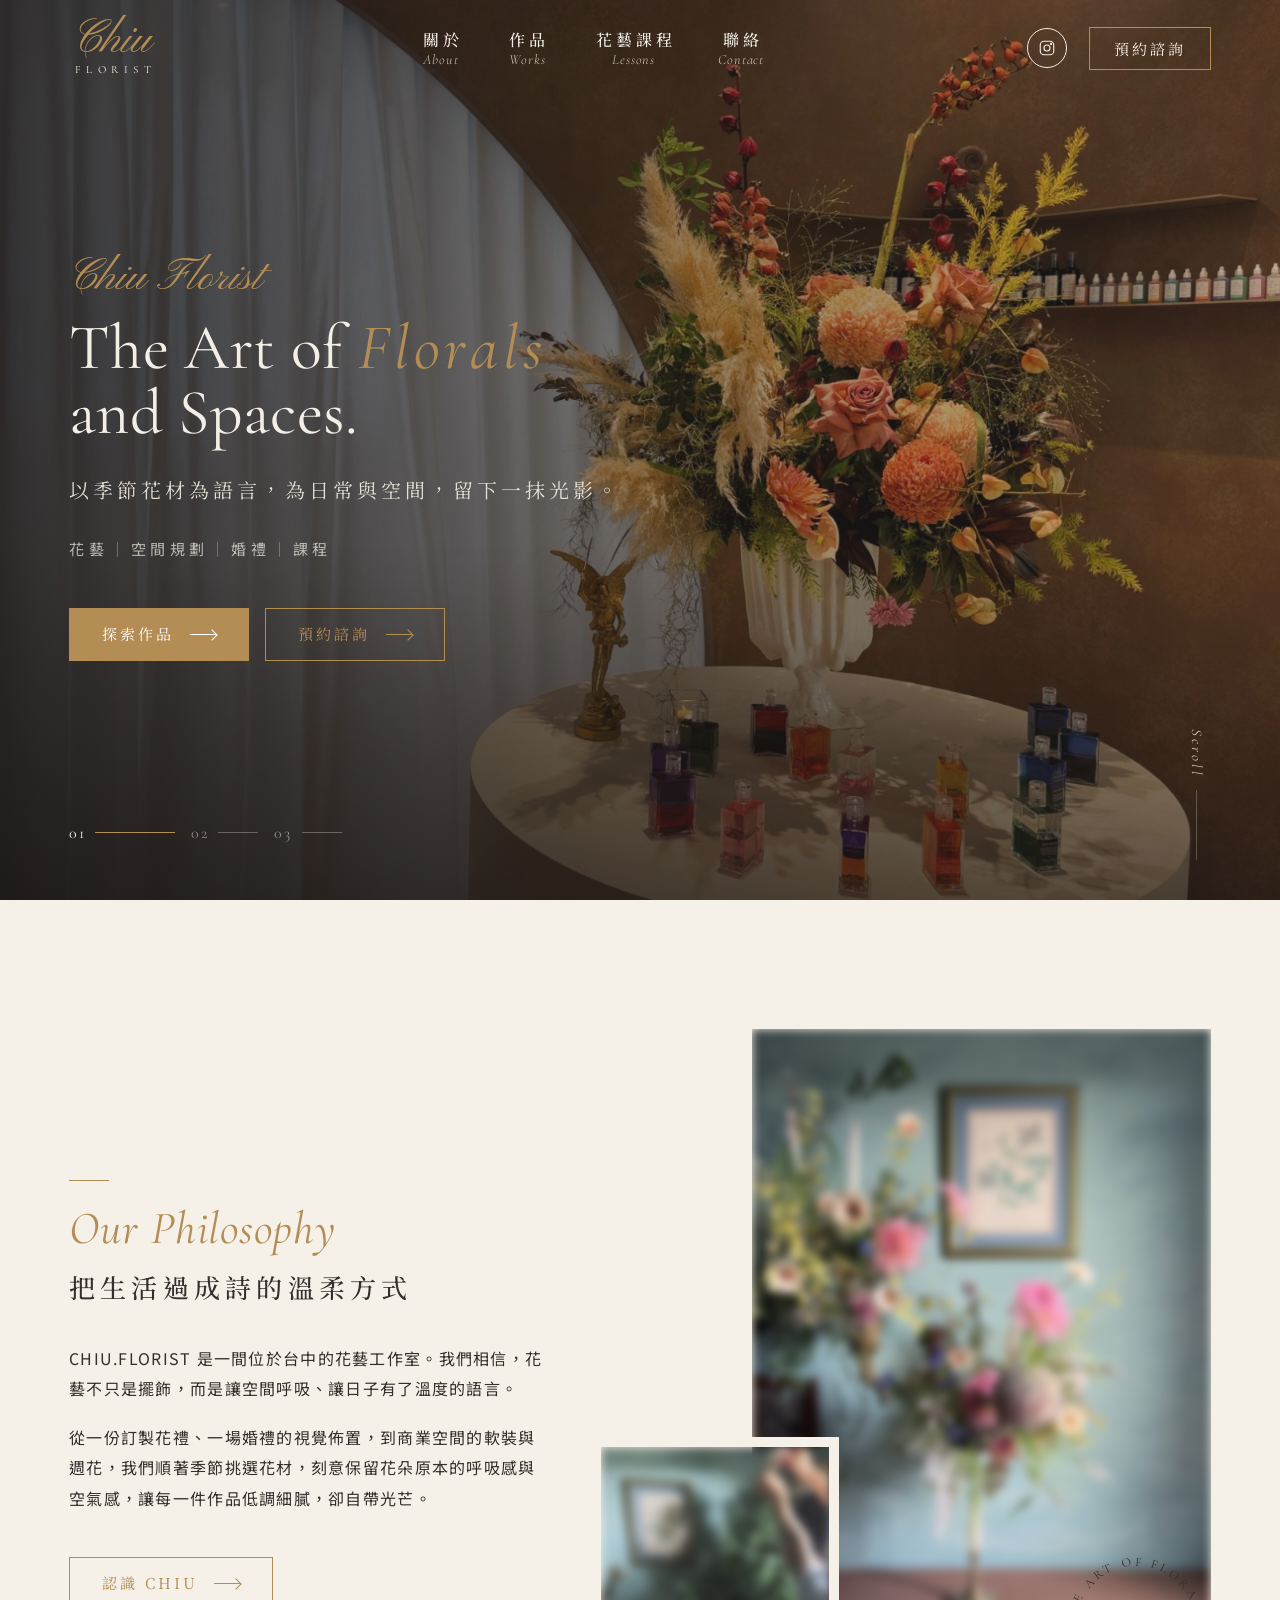
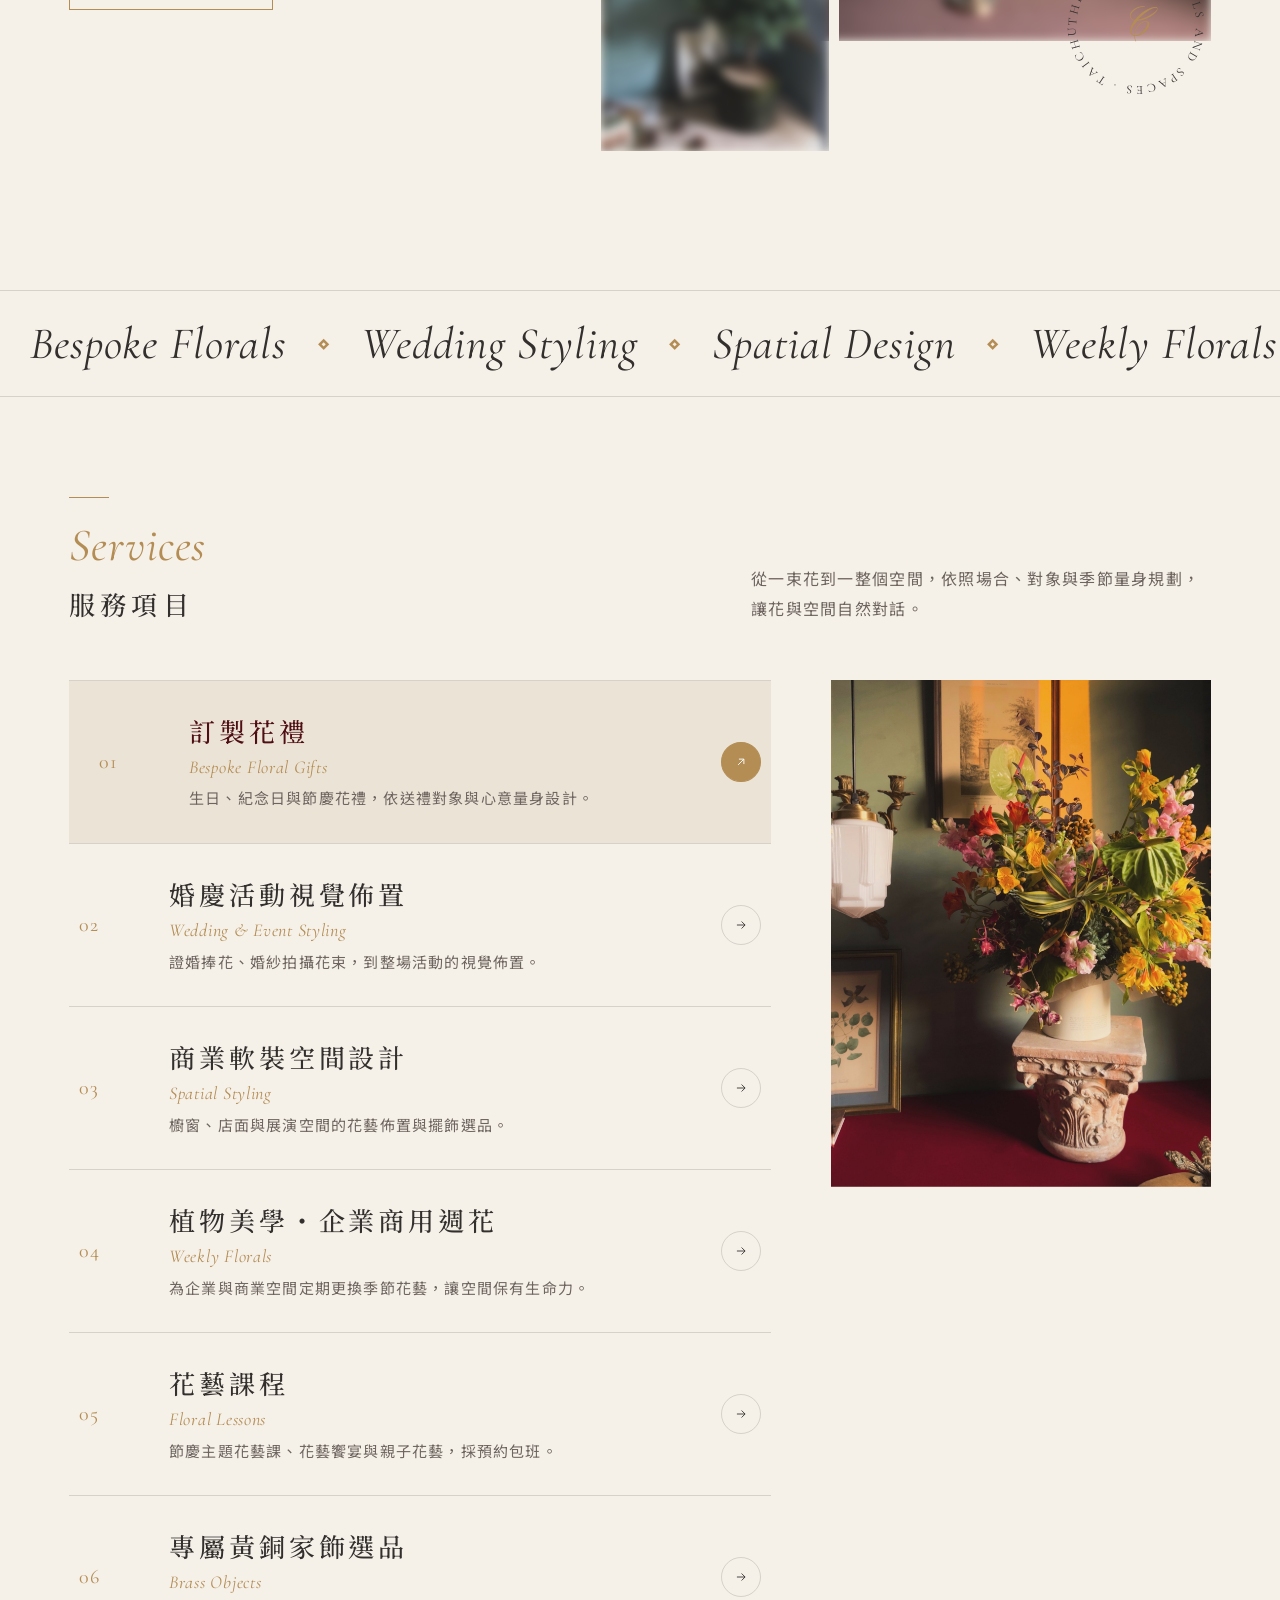
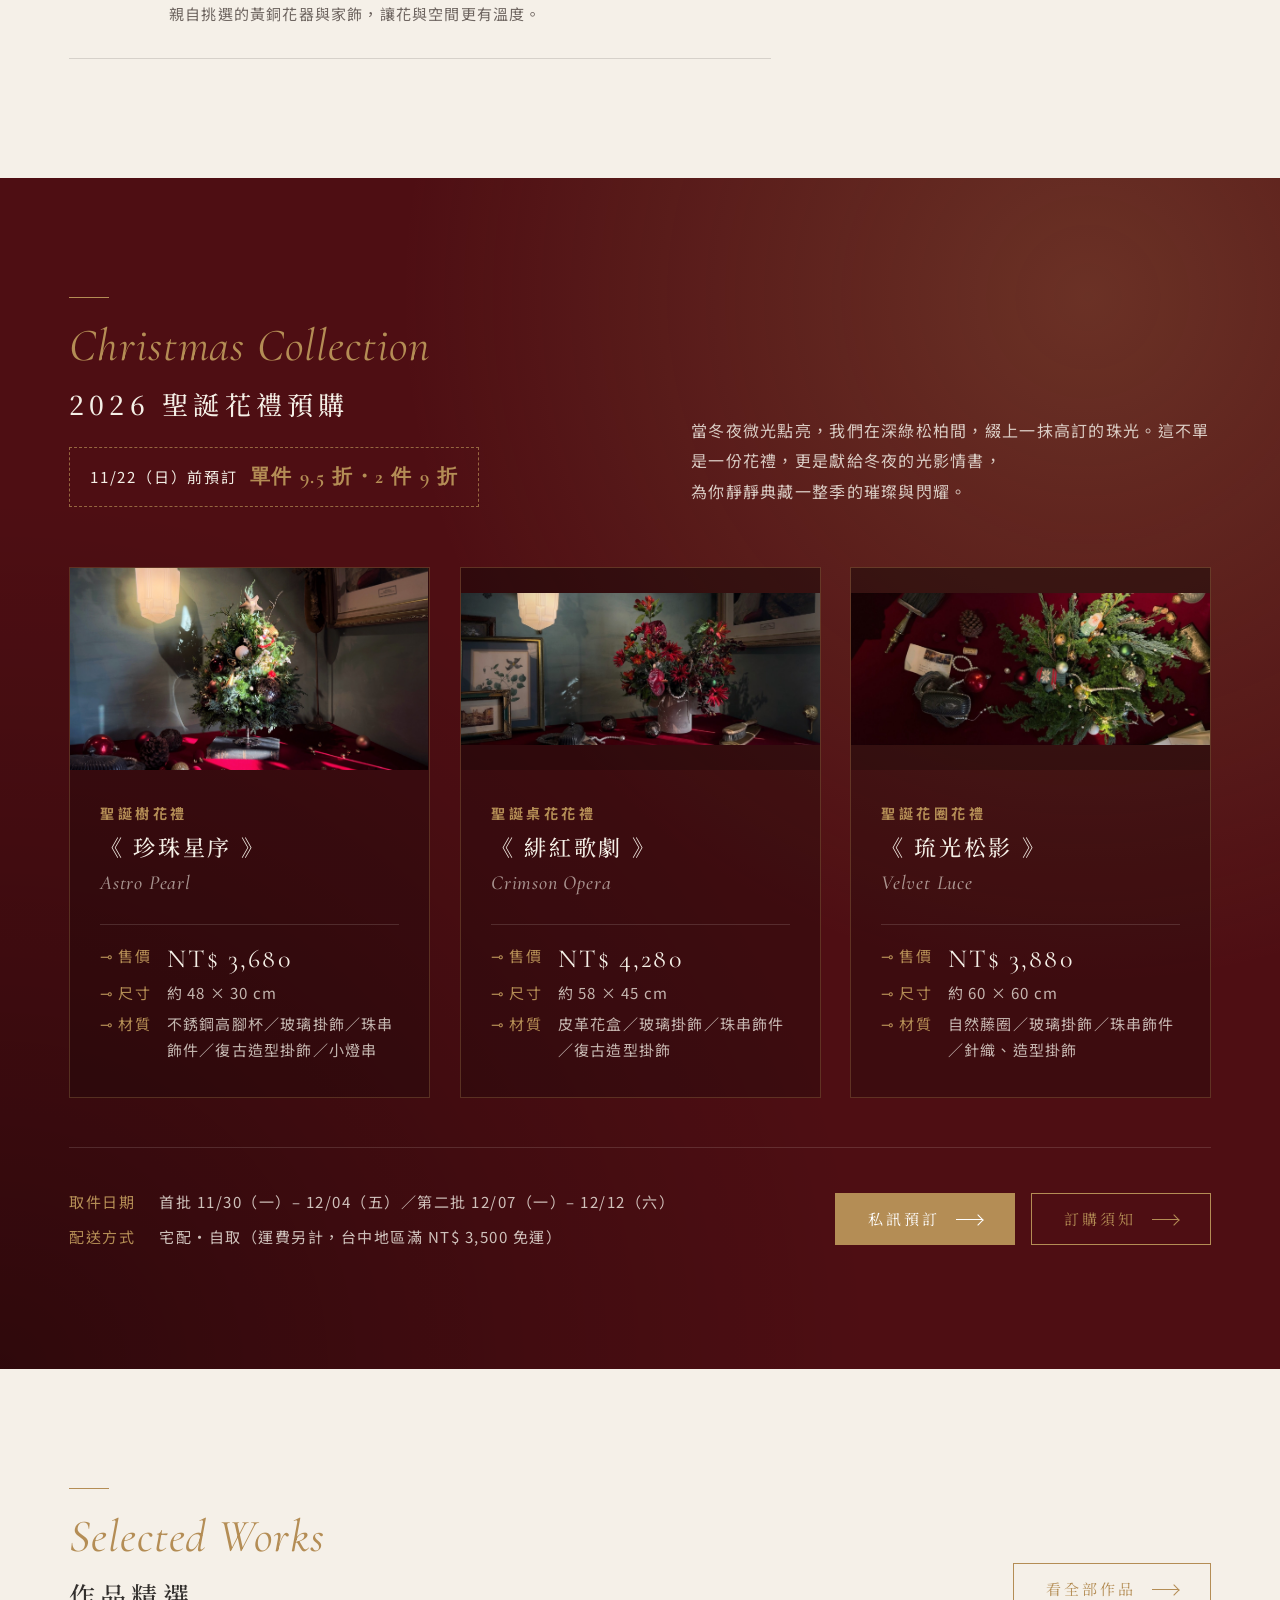
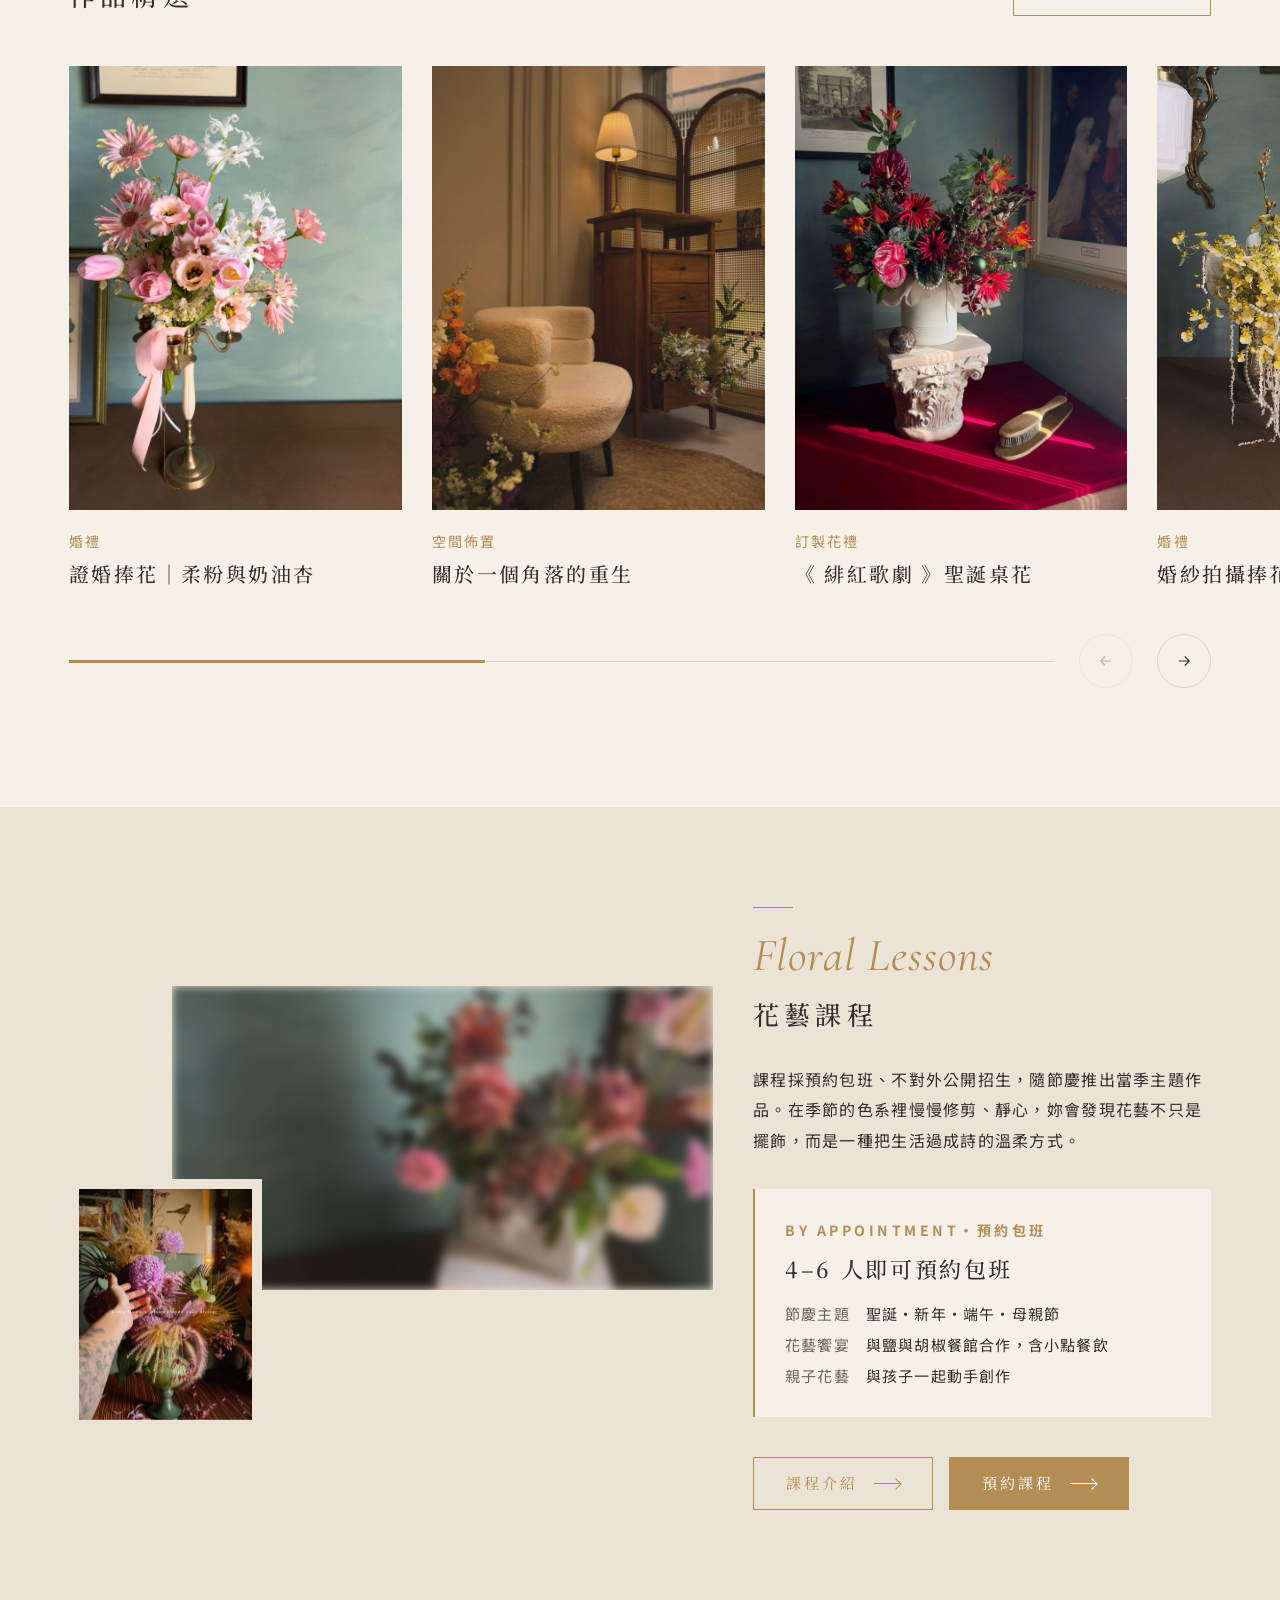
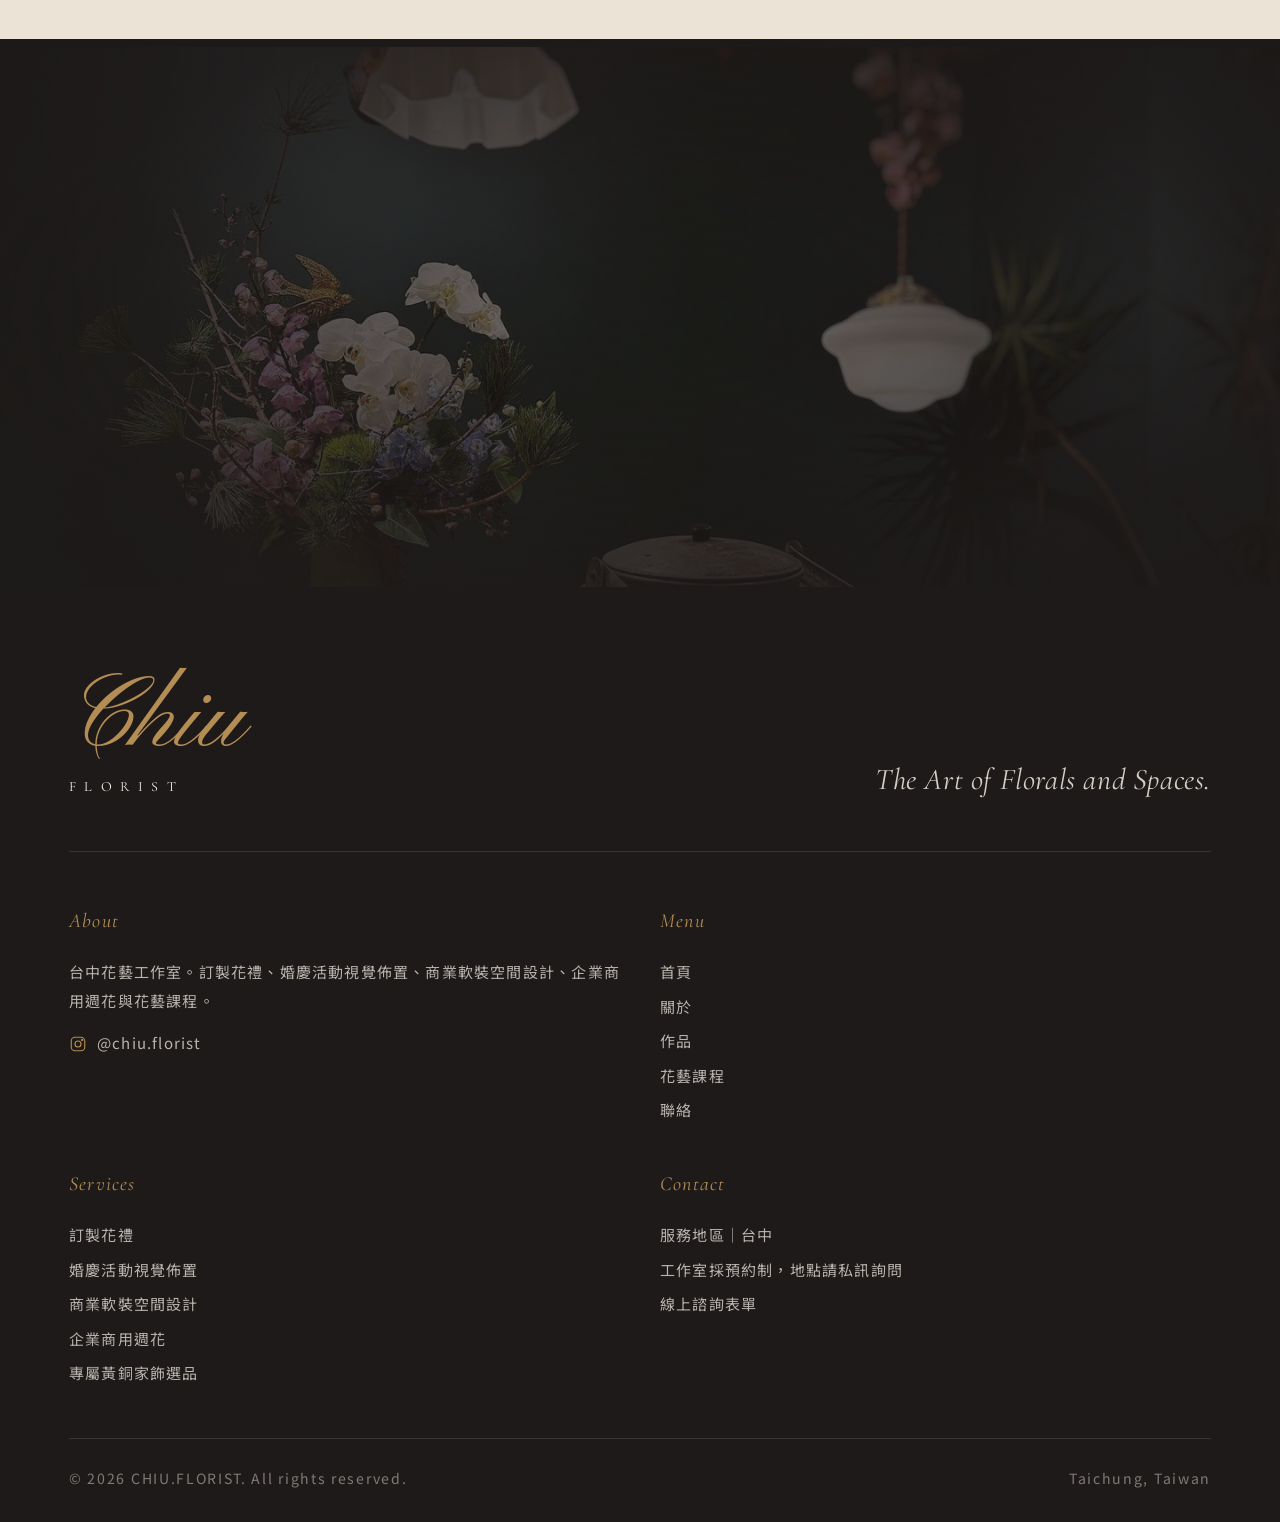
==== index.html @ 8aedd0a1 "CHIU.FLORIST 網站：內部預覽版（noindex） 5 頁（首頁、關於、作品、課程、聯絡），共用 menu/footer，圖片取自 IG。  Co-Authored-By: Claude O" ====
<!DOCTYPE html>
<html lang="zh-Hant-TW">
<head>
	<meta charset="UTF-8">
	<meta name="robots" content="noindex, nofollow">
	<meta http-equiv="refresh" content="0; url=html/index.html">
	<title>CHIU.FLORIST</title>
	<link rel="canonical" href="html/index.html">
</head>
<body>
	<p><a href="html/index.html">前往 CHIU.FLORIST 網站</a></p>
	<script>location.replace('html/index.html');</script>
</body>
</html>
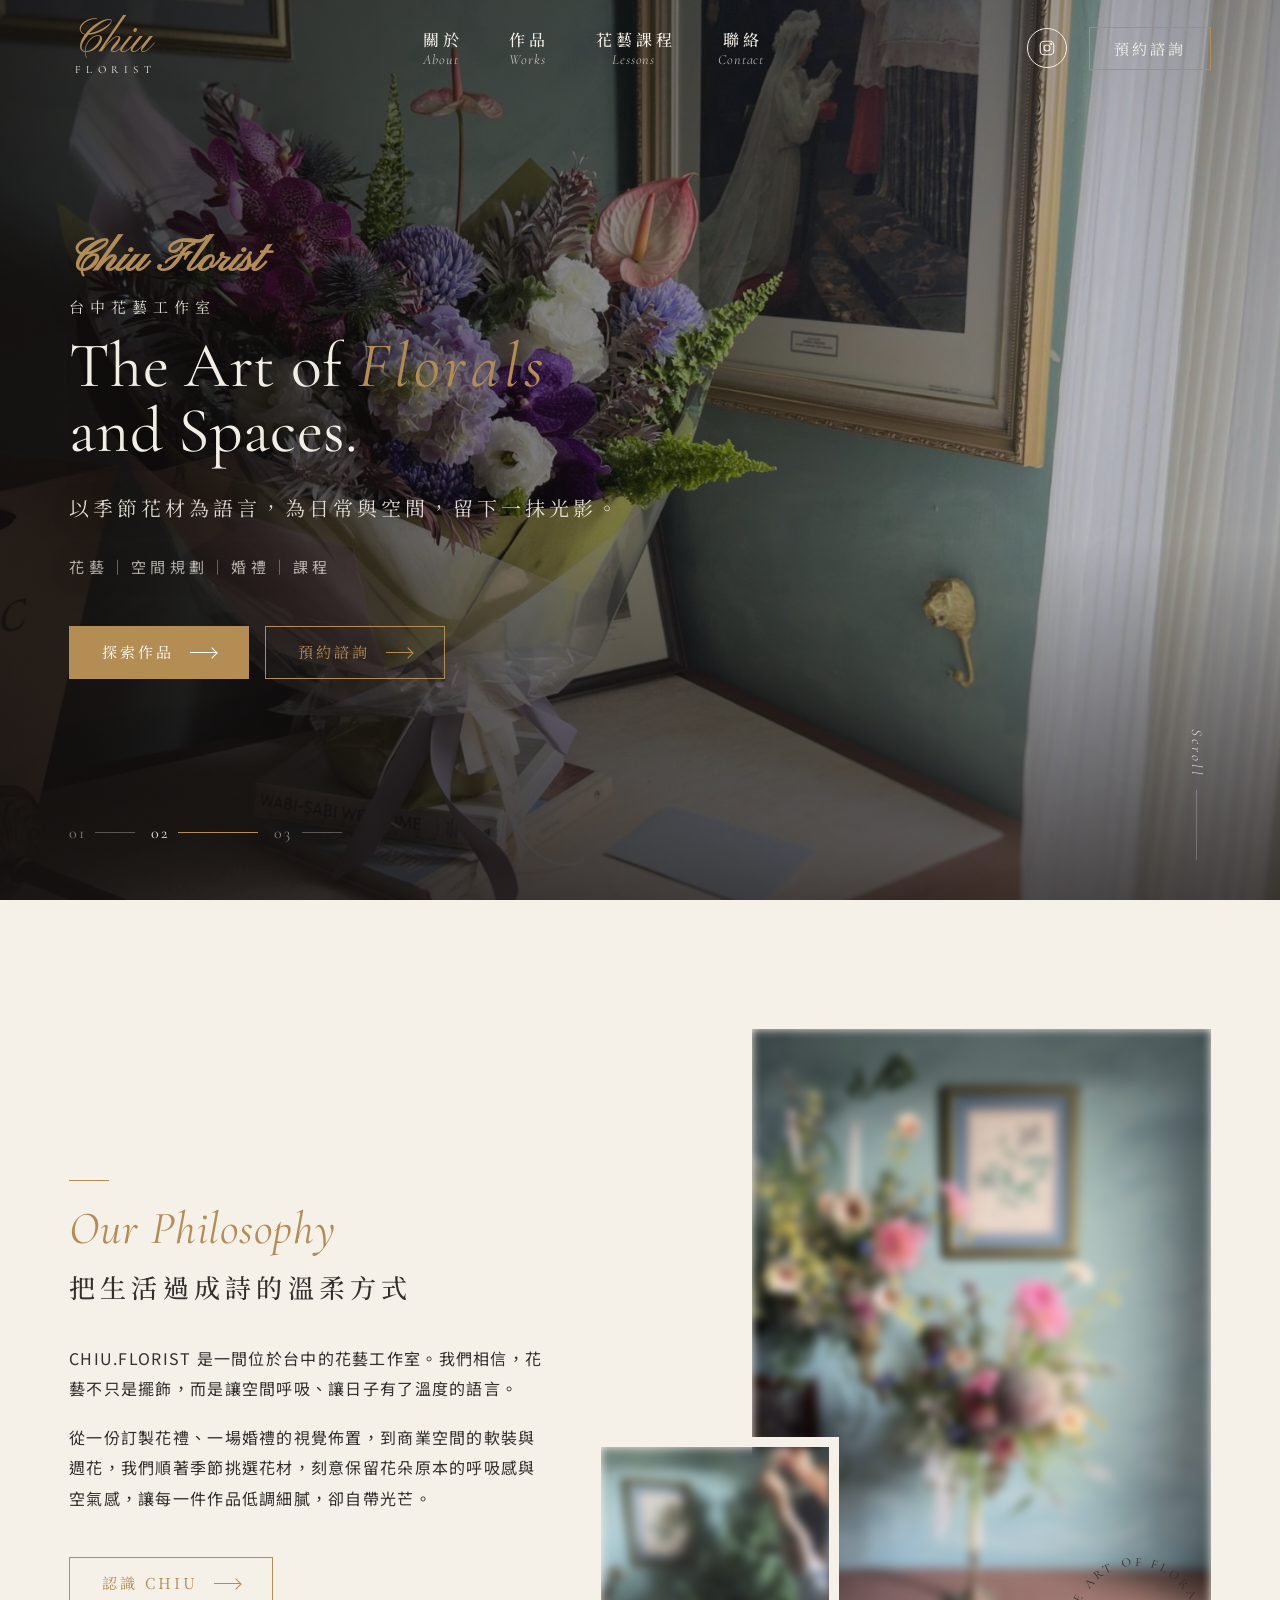
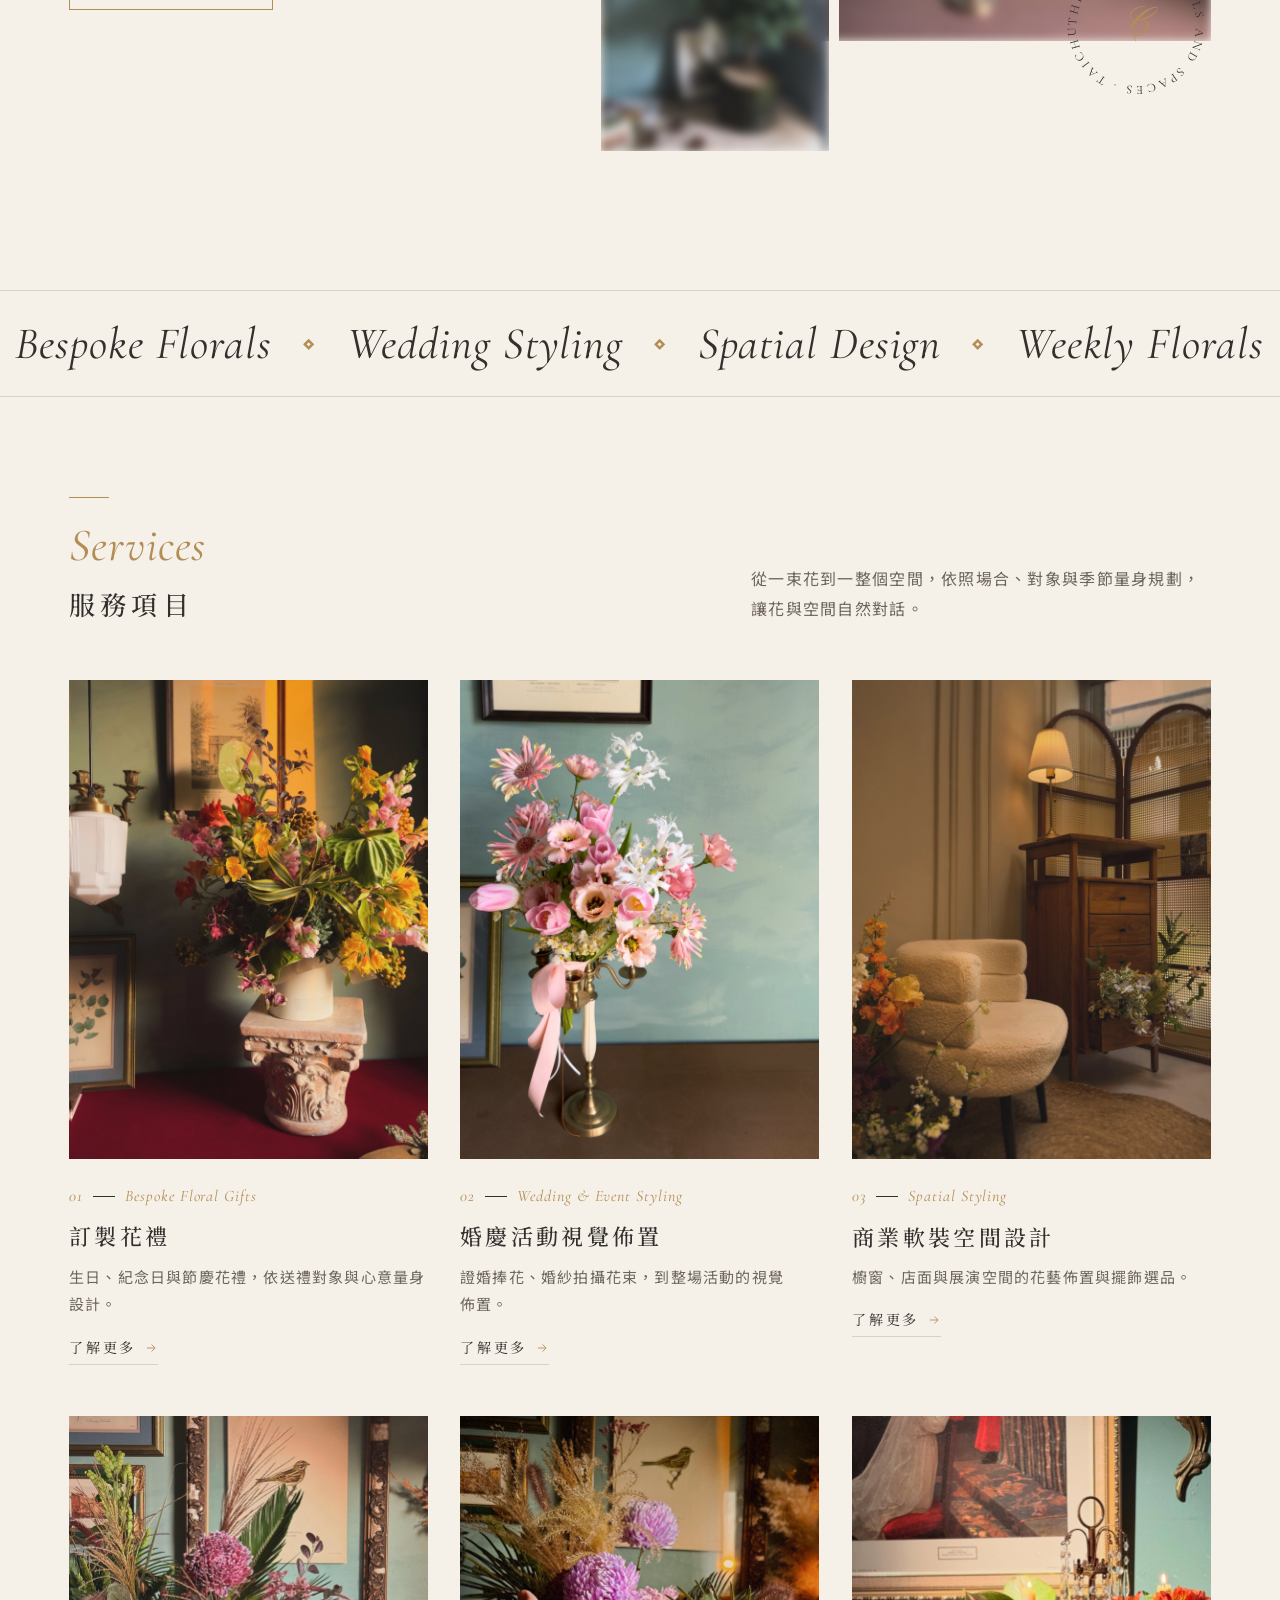
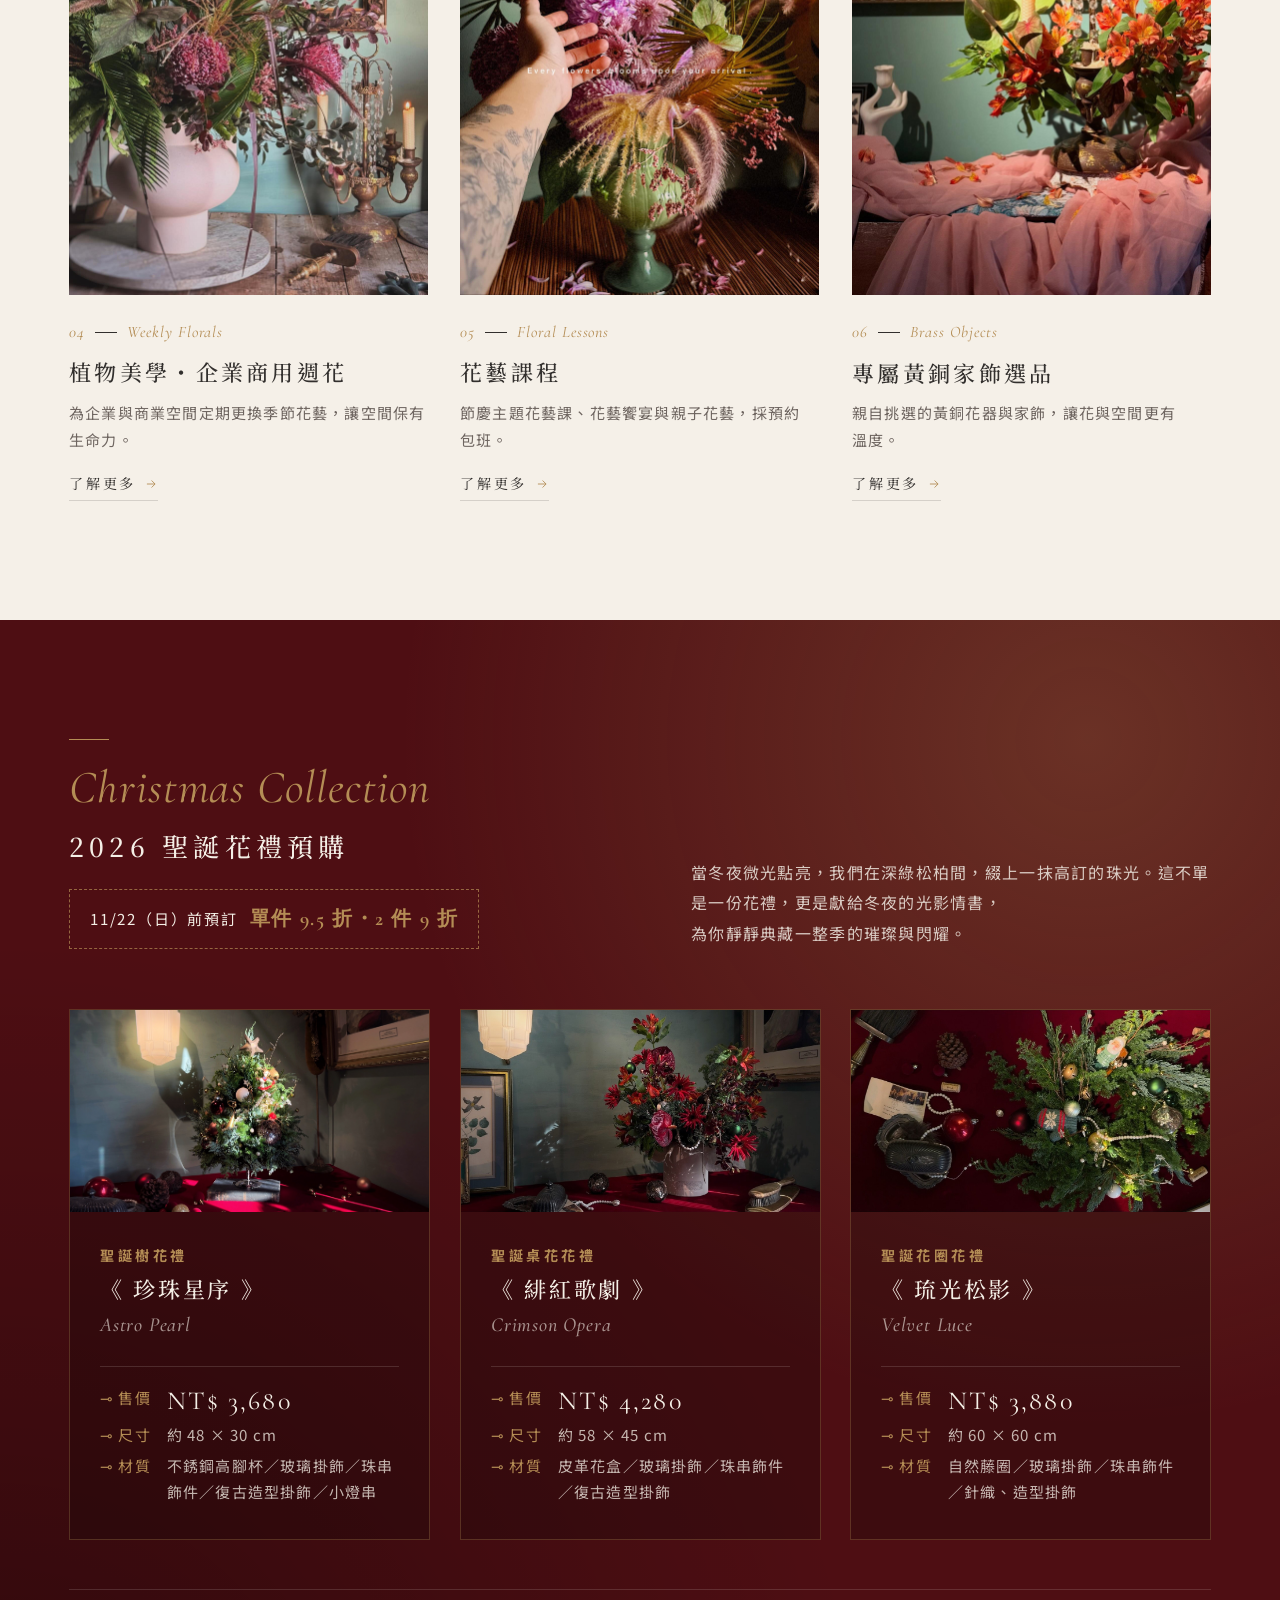
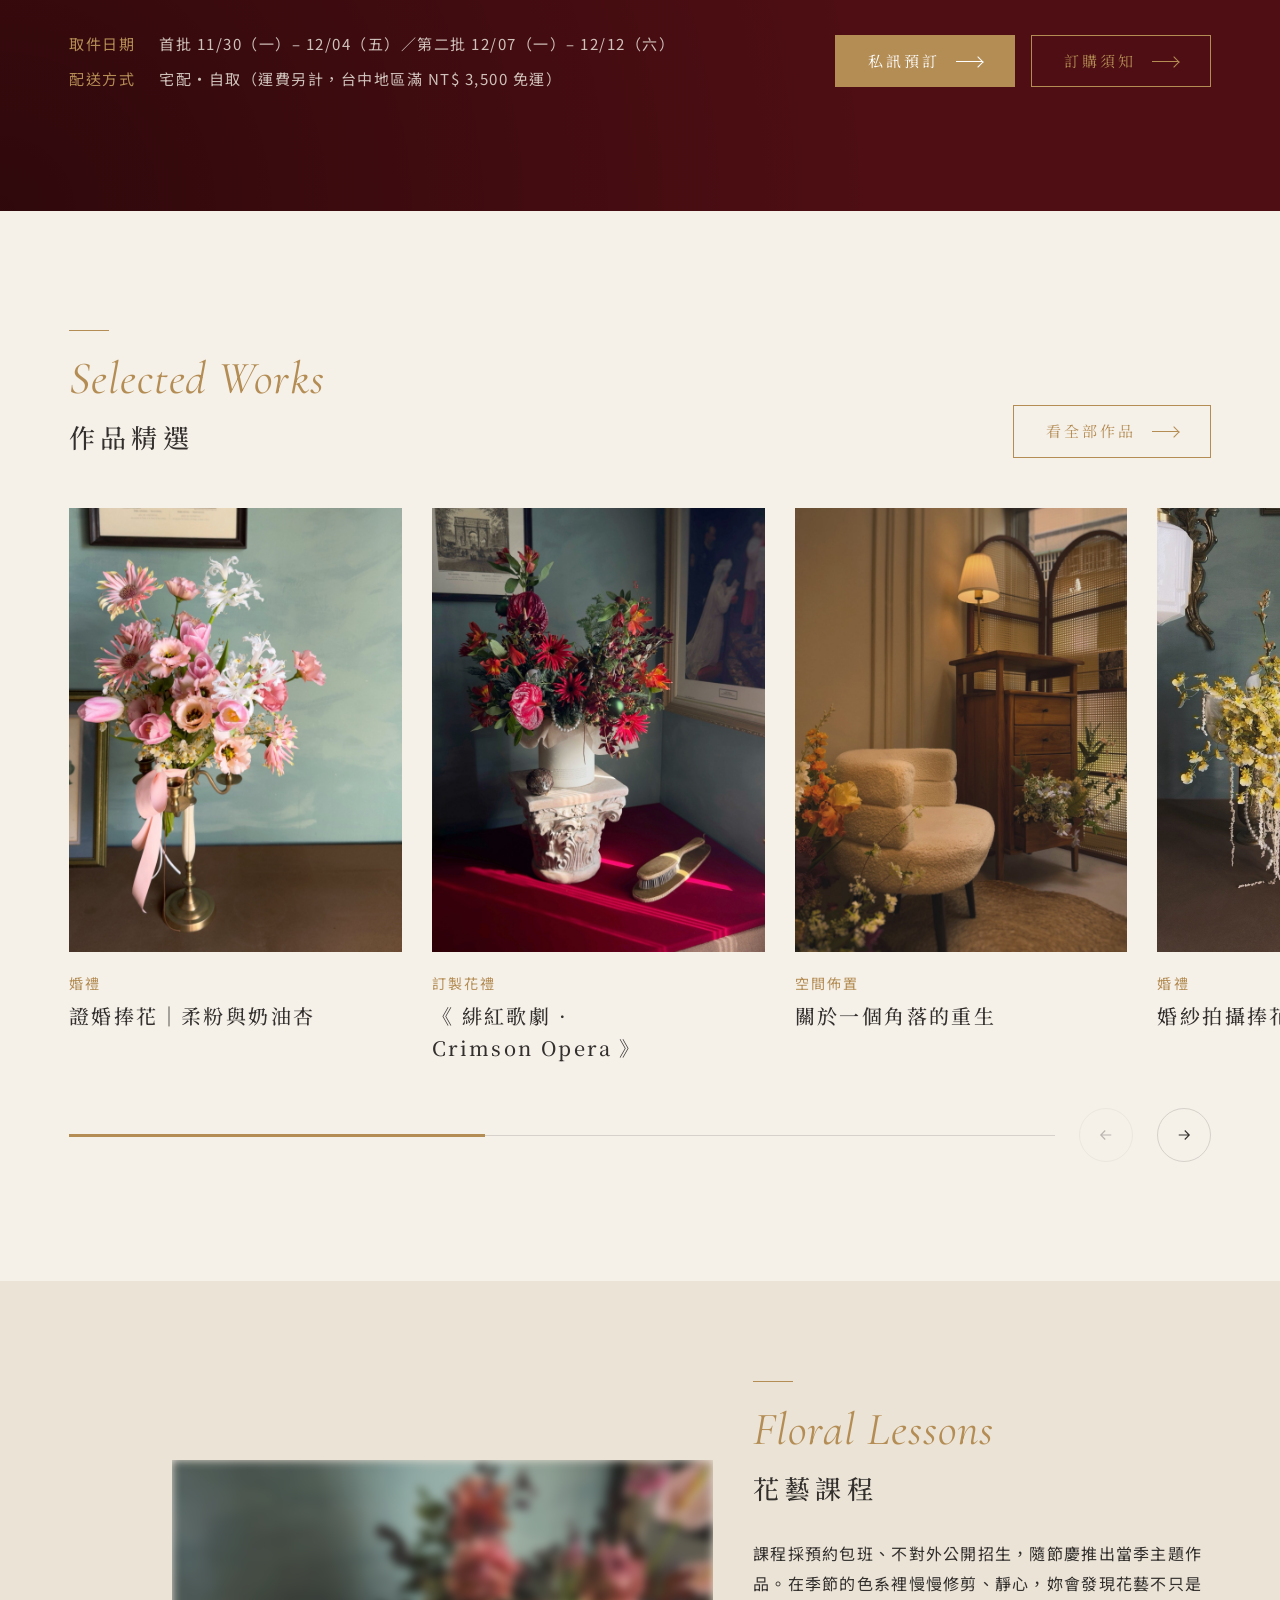
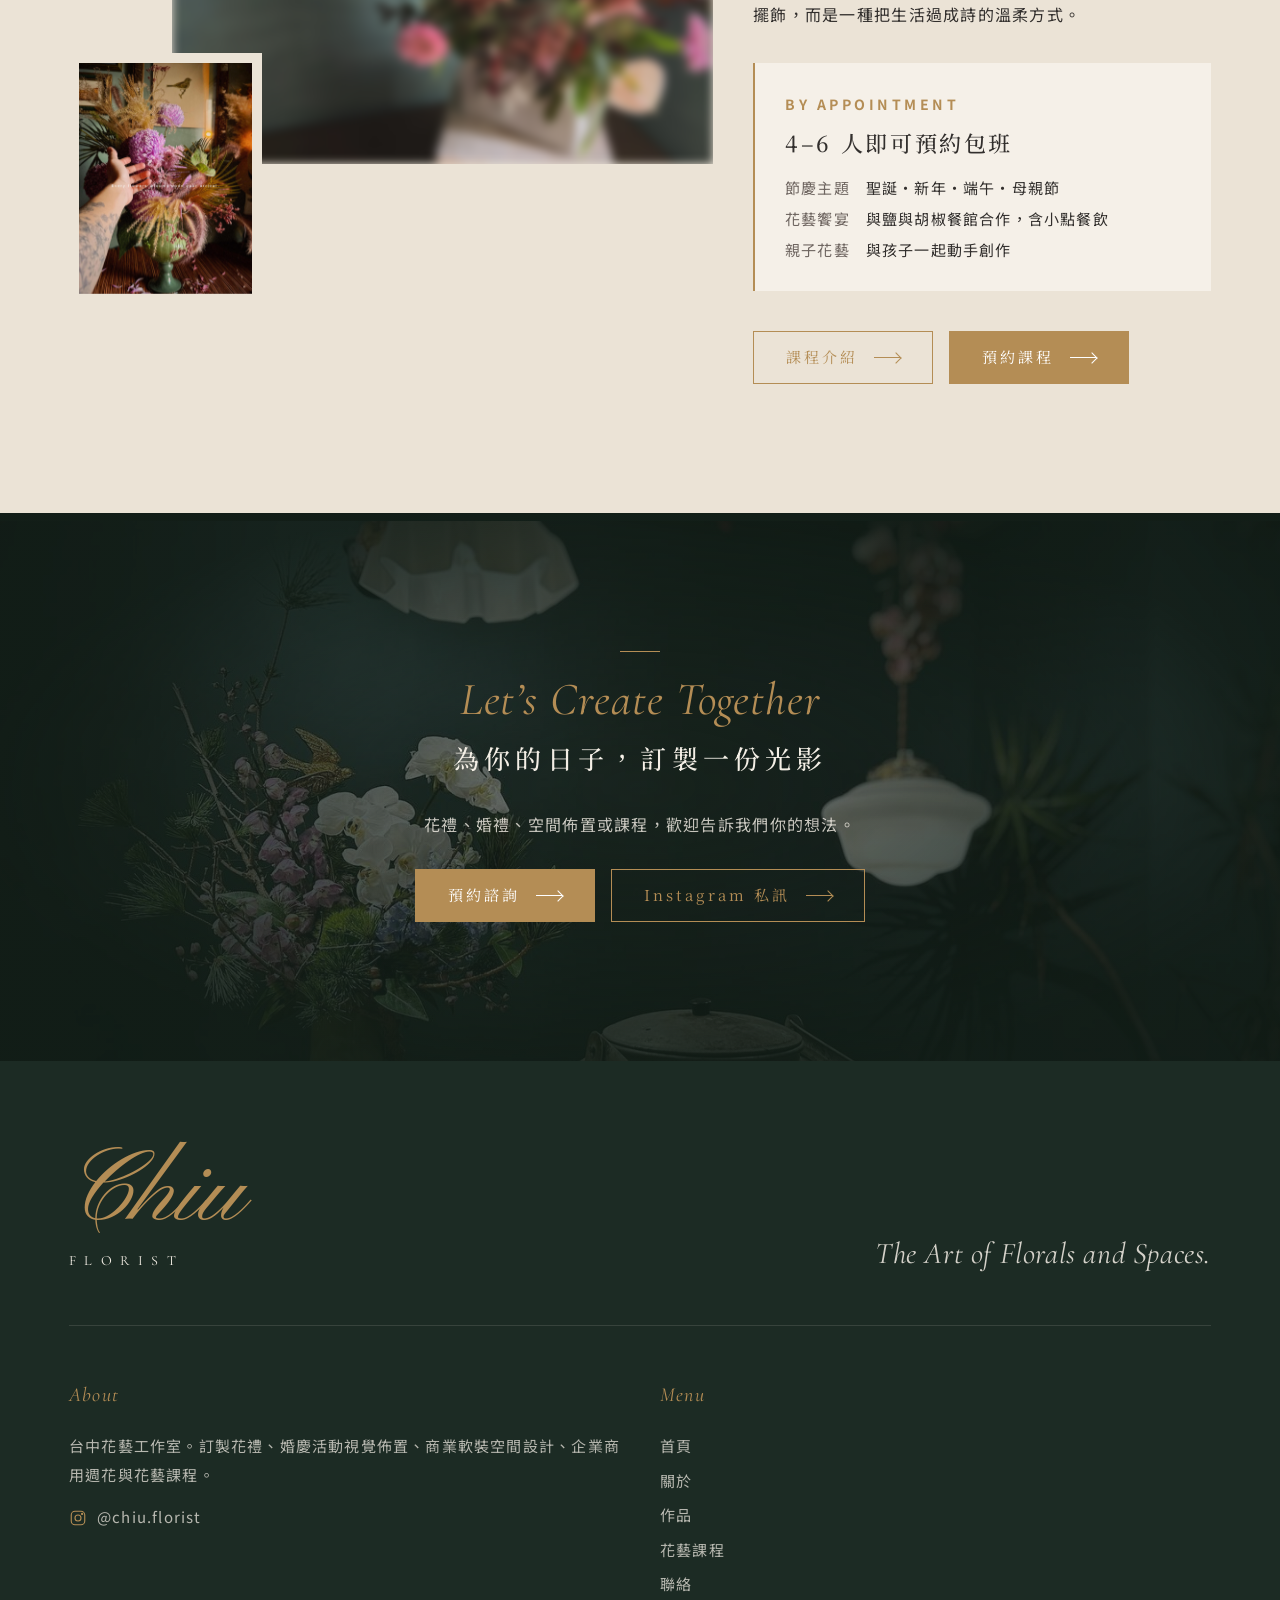
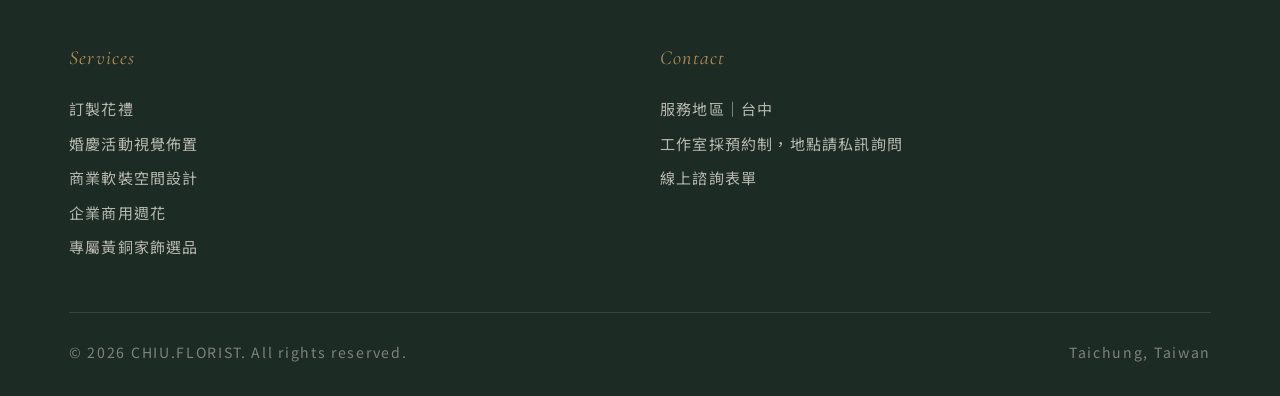
==== commit 18dfb74d: "SEO: h1-h3 hierarchy, alt text, OG/canonical, sitemap; remove noindex Co-Authored-By: Claude Opus 5." ====
--- a/index.html
+++ b/index.html
@@ -2,7 +2,6 @@
 <html lang="zh-Hant-TW">
 <head>
 	<meta charset="UTF-8">
-	<meta name="robots" content="noindex, nofollow">
 	<meta http-equiv="refresh" content="0; url=html/index.html">
 	<title>CHIU.FLORIST</title>
 	<link rel="canonical" href="html/index.html">
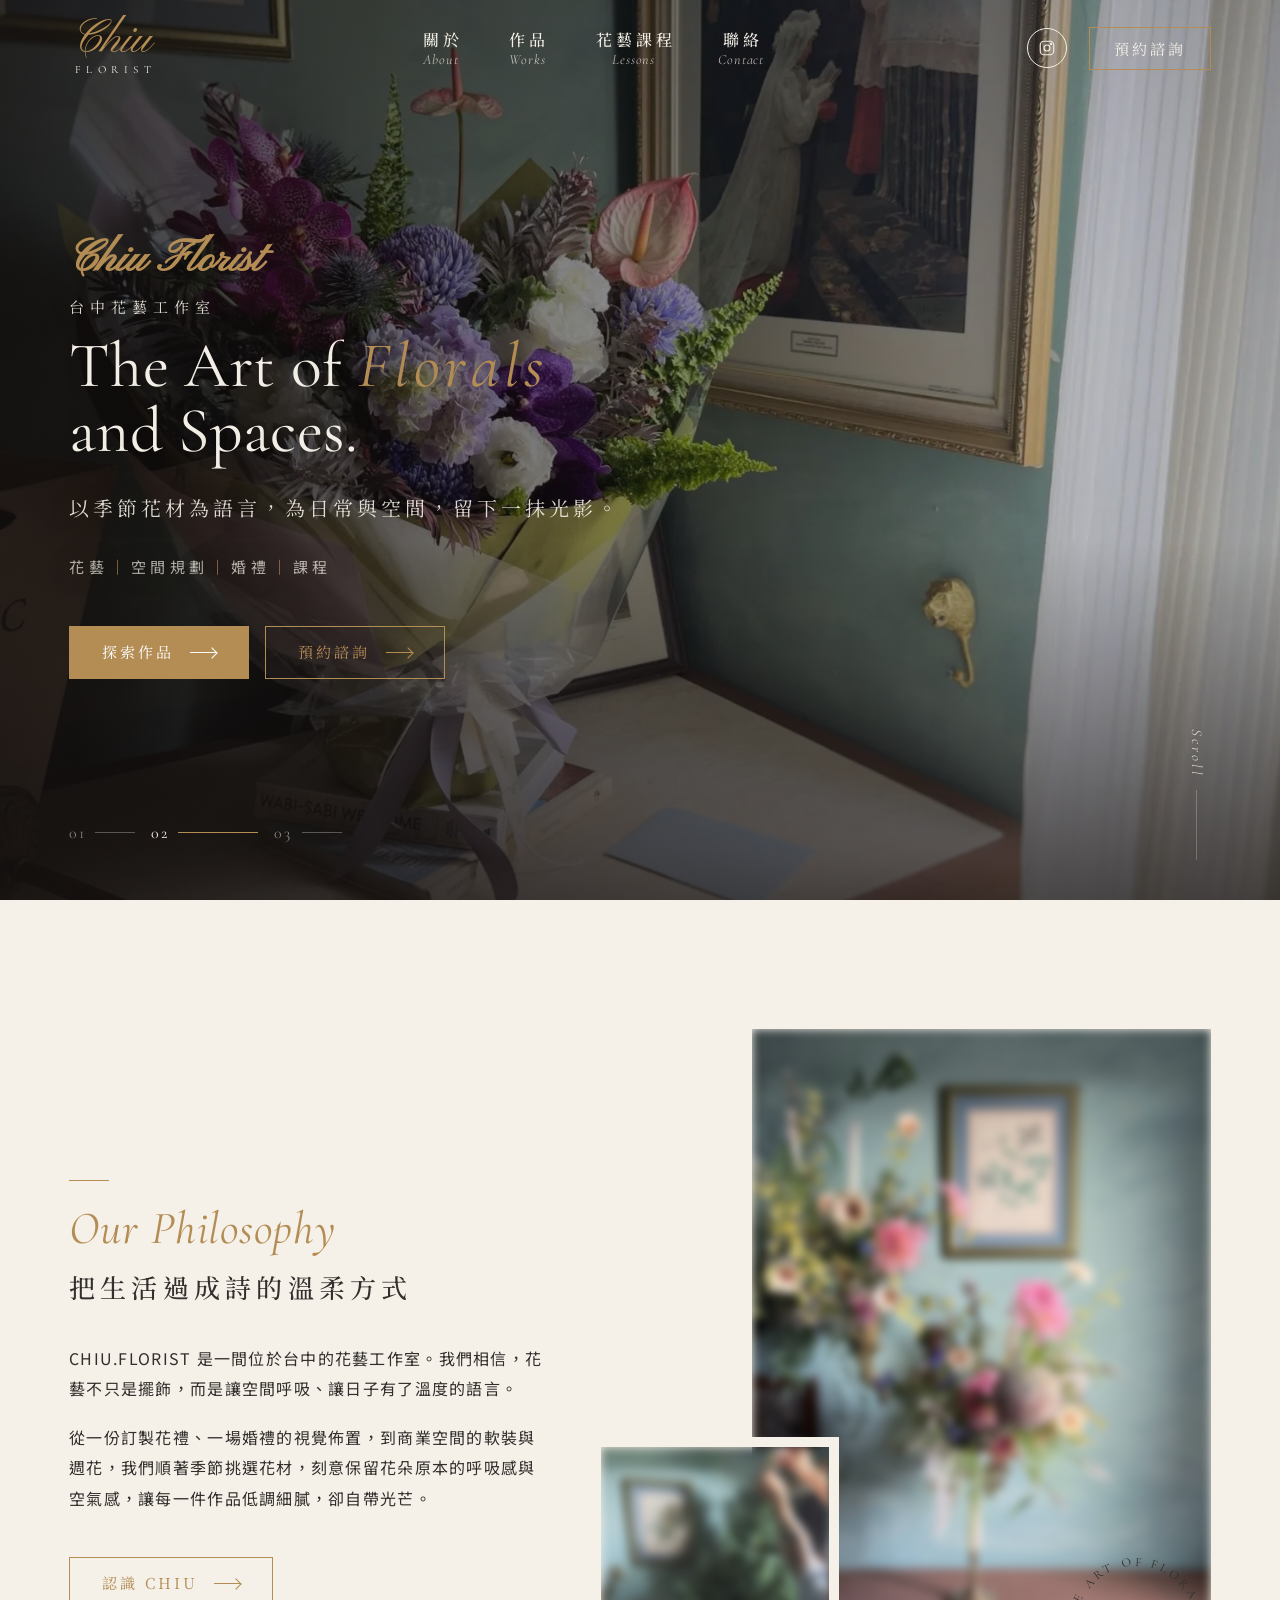
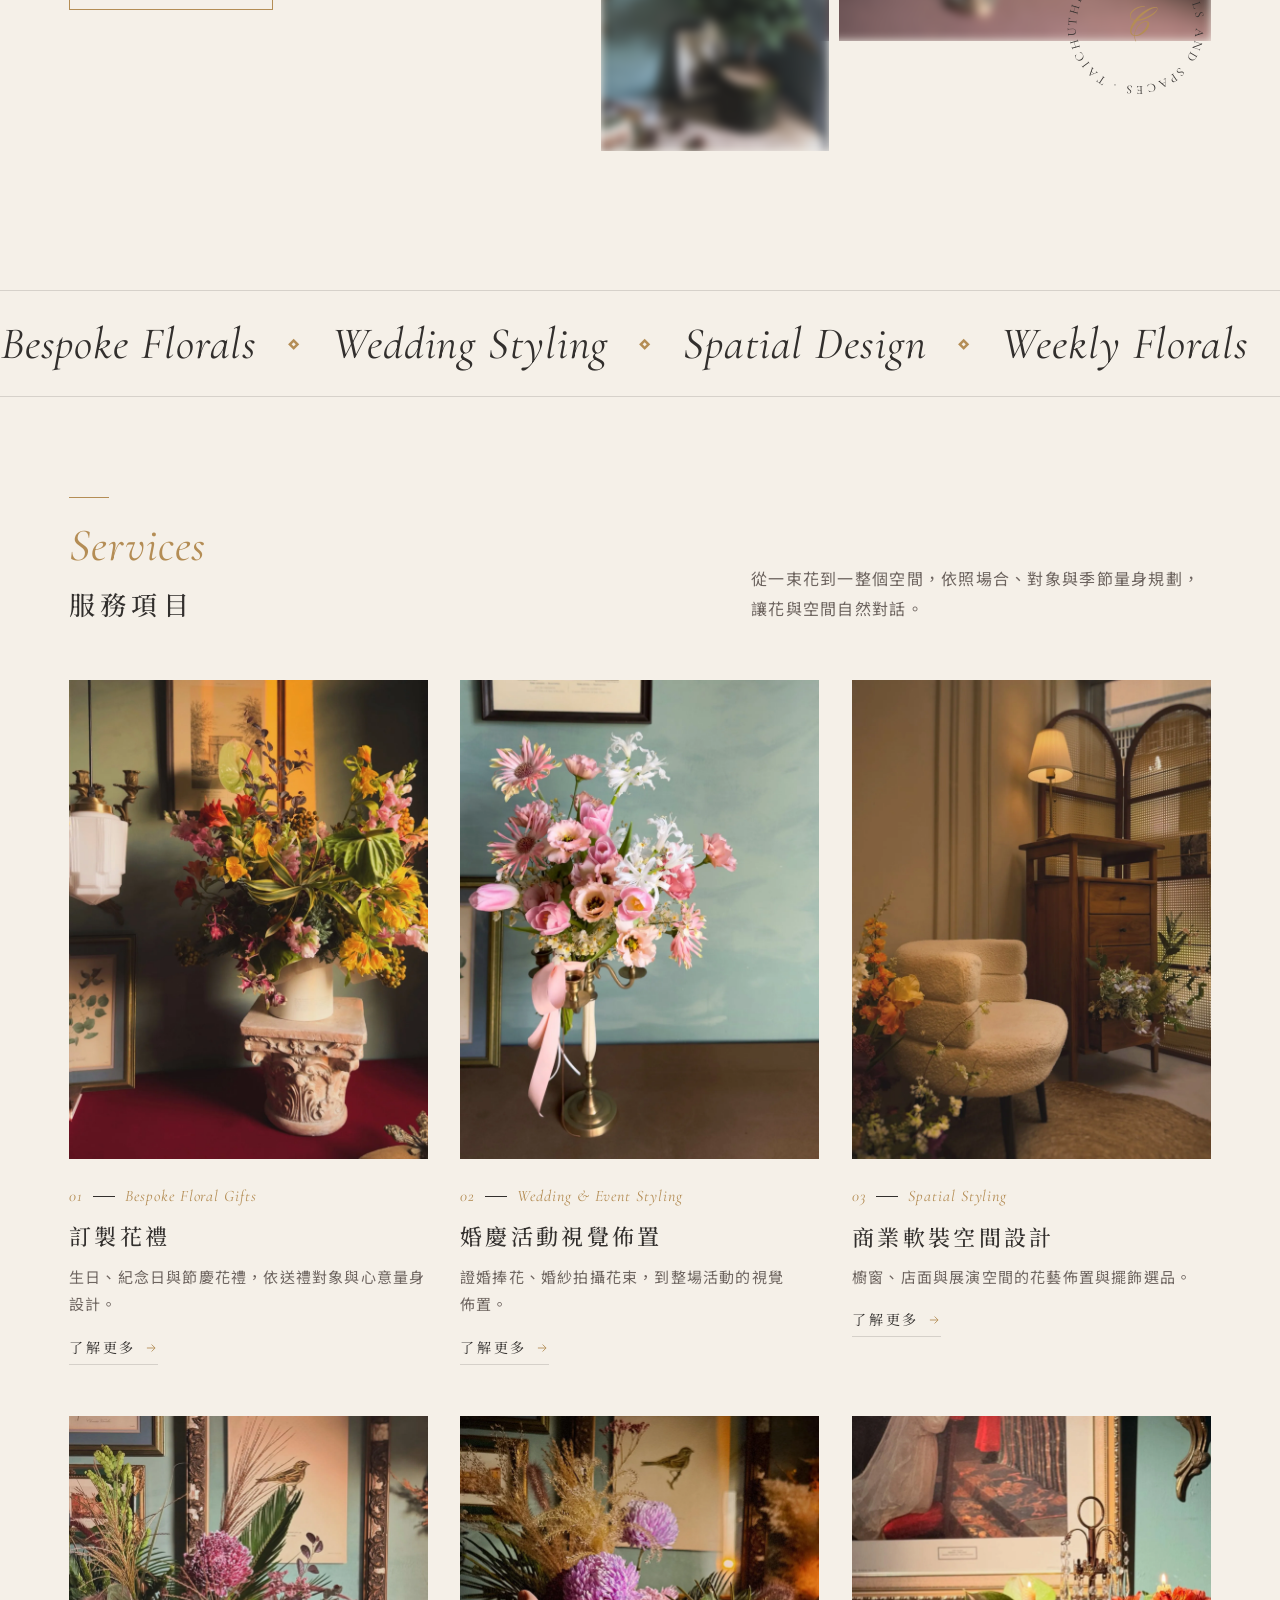
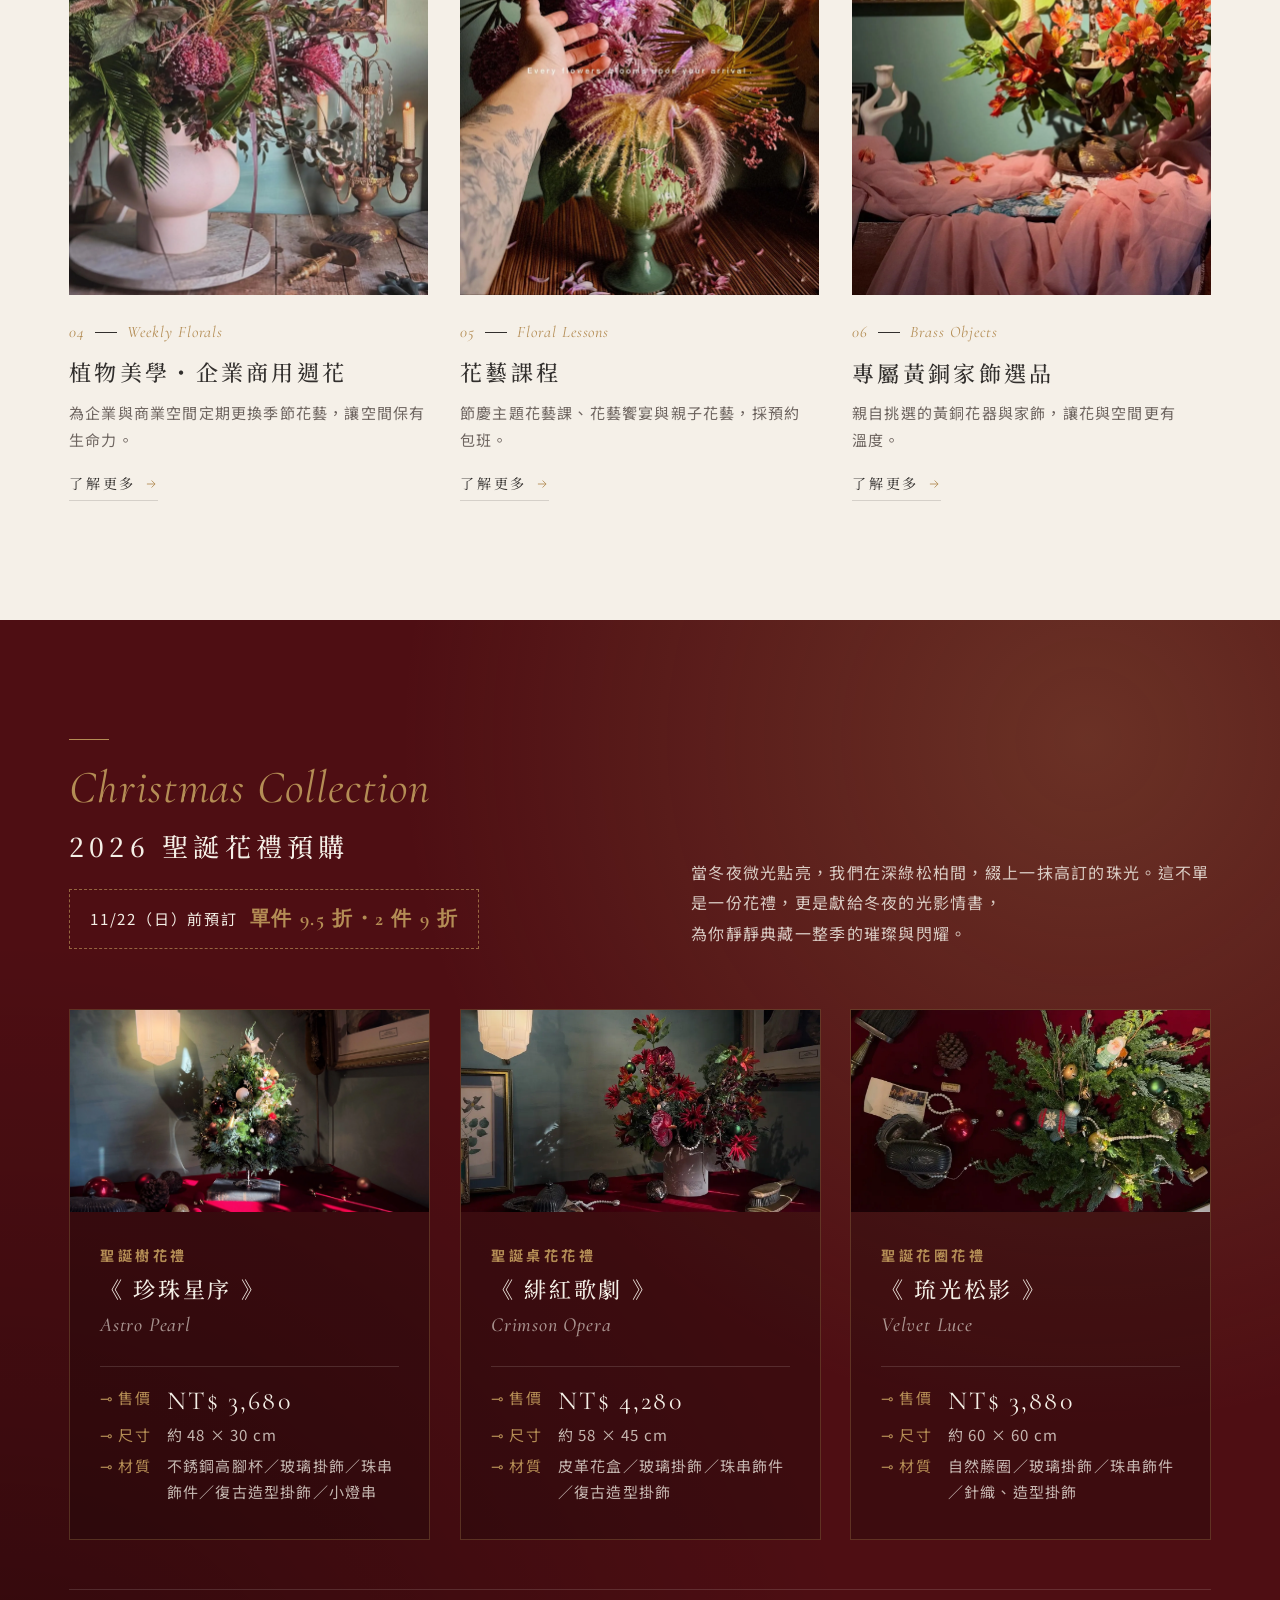
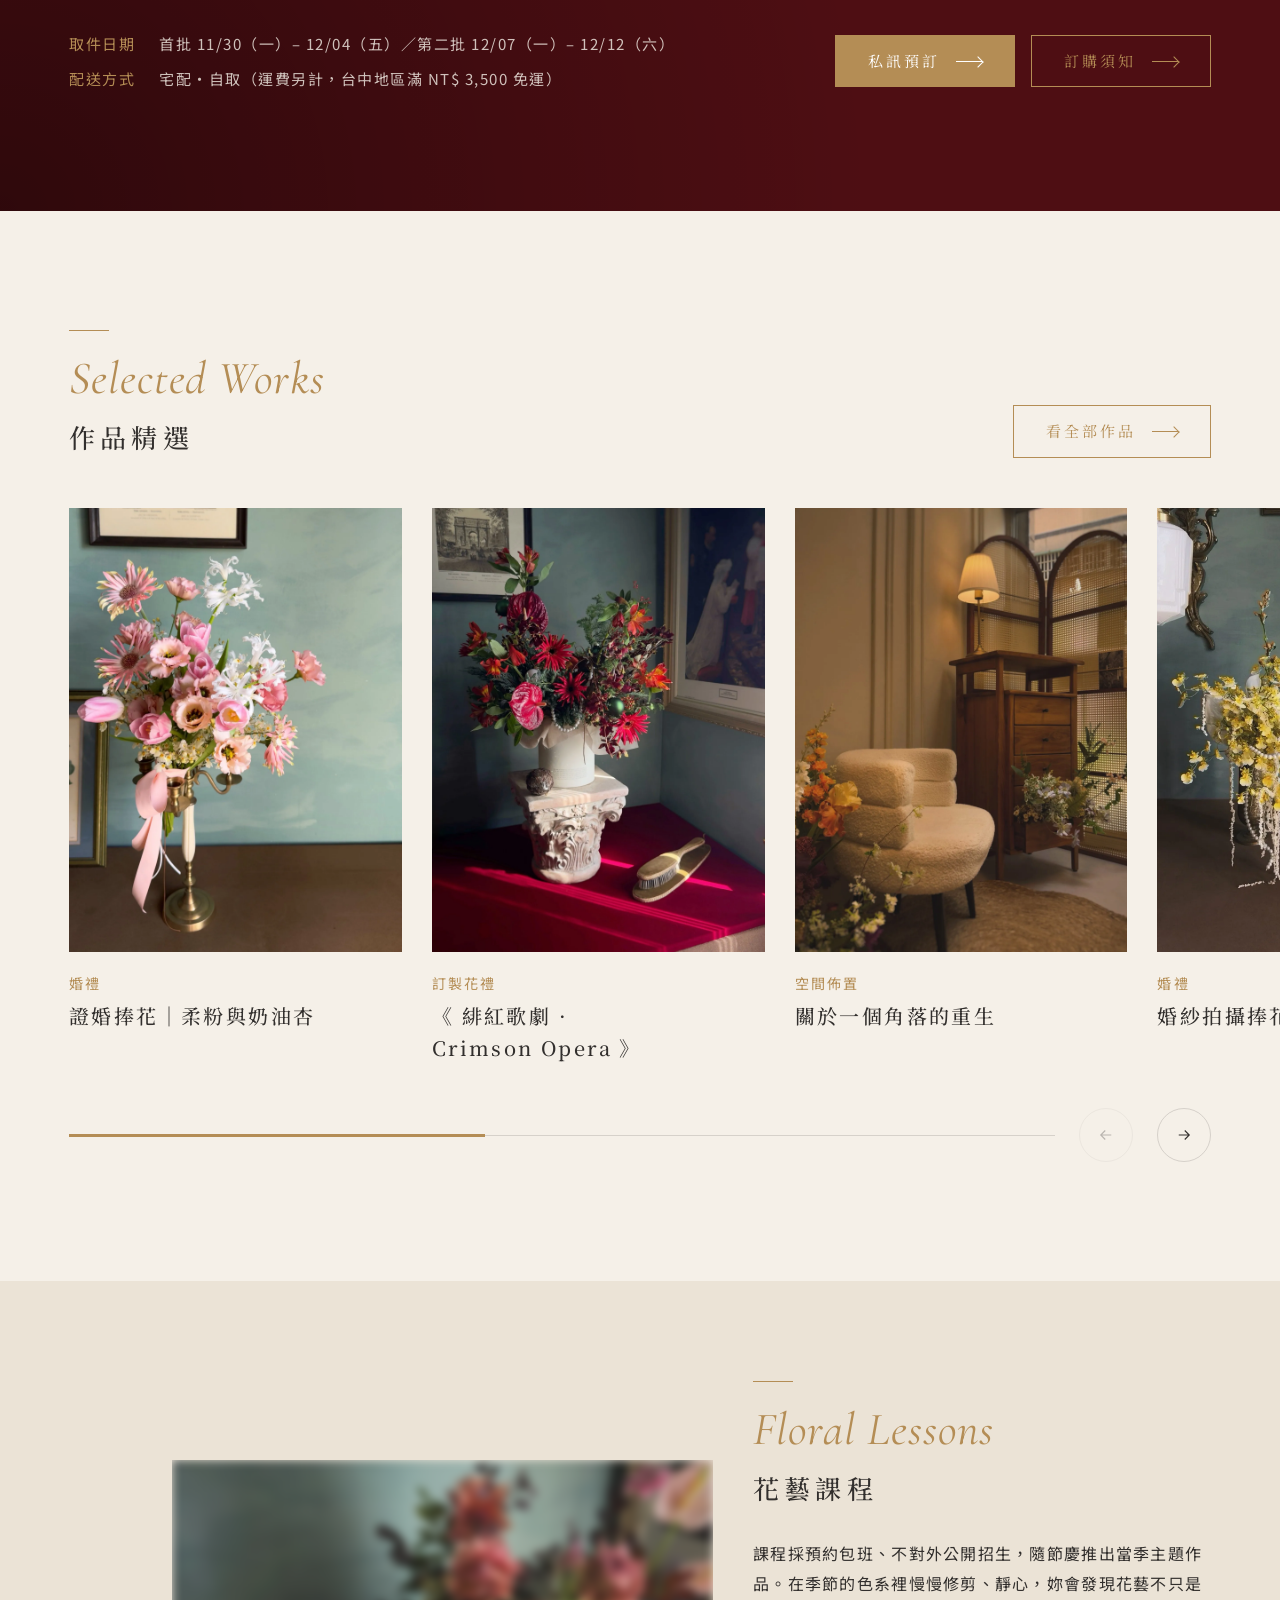
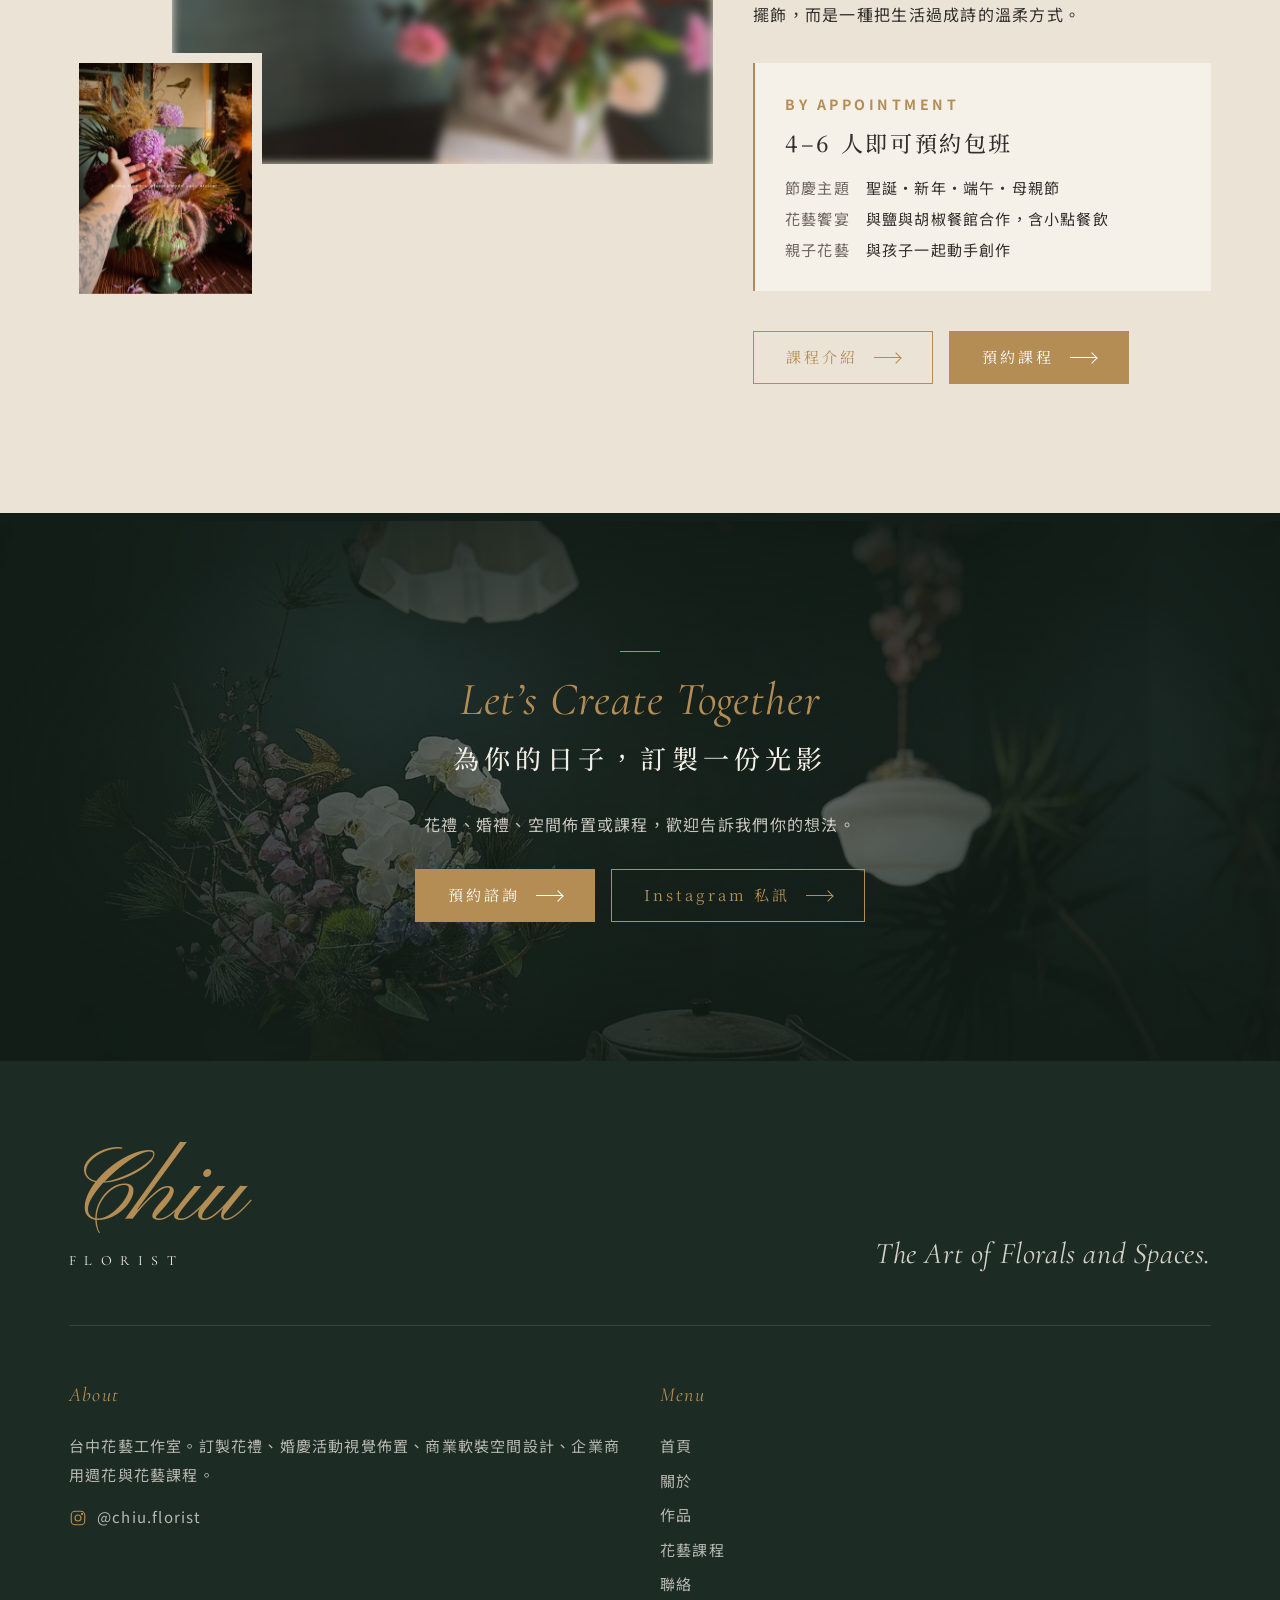
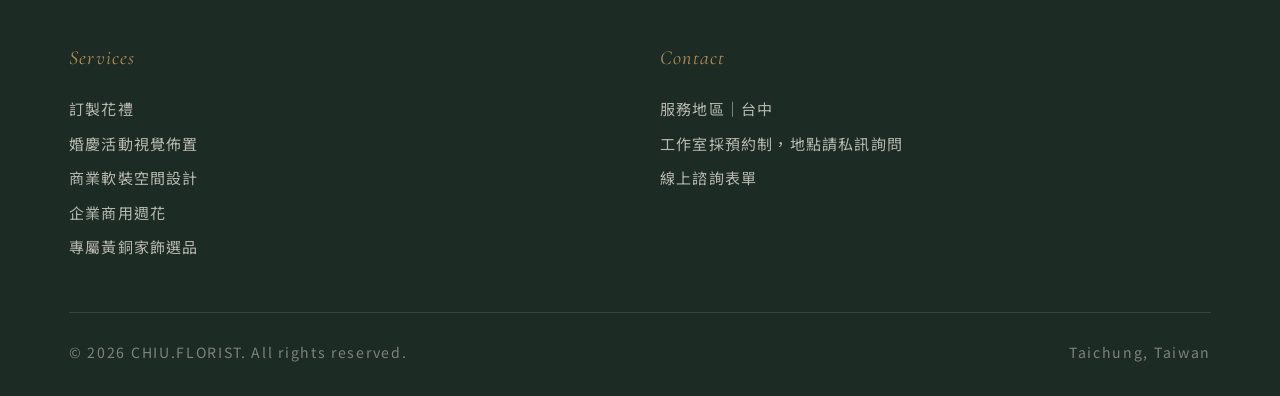
==== commit c6fd853a: "Add favicon, 404 page, WebP images, Search Console verification Co-Authored-By: Claude Opus 5.5 <nor" ====
--- a/index.html
+++ b/index.html
@@ -4,6 +4,11 @@
 	<meta charset="UTF-8">
 	<meta http-equiv="refresh" content="0; url=html/index.html">
 	<title>CHIU.FLORIST</title>
+	<meta name="google-site-verification" content="p_6z-OWAsTWC5hHmUmyuWNeH4Io1HOpn83x5PBPVKpA">
+	<link rel="icon" href="image/icon/icon-48.png" sizes="48x48" type="image/png">
+	<link rel="icon" href="image/icon/icon-96.png" sizes="96x96" type="image/png">
+	<link rel="icon" href="image/icon/icon-192.png" sizes="192x192" type="image/png">
+	<link rel="apple-touch-icon" href="image/icon/icon-180.png">
 	<link rel="canonical" href="html/index.html">
 </head>
 <body>
